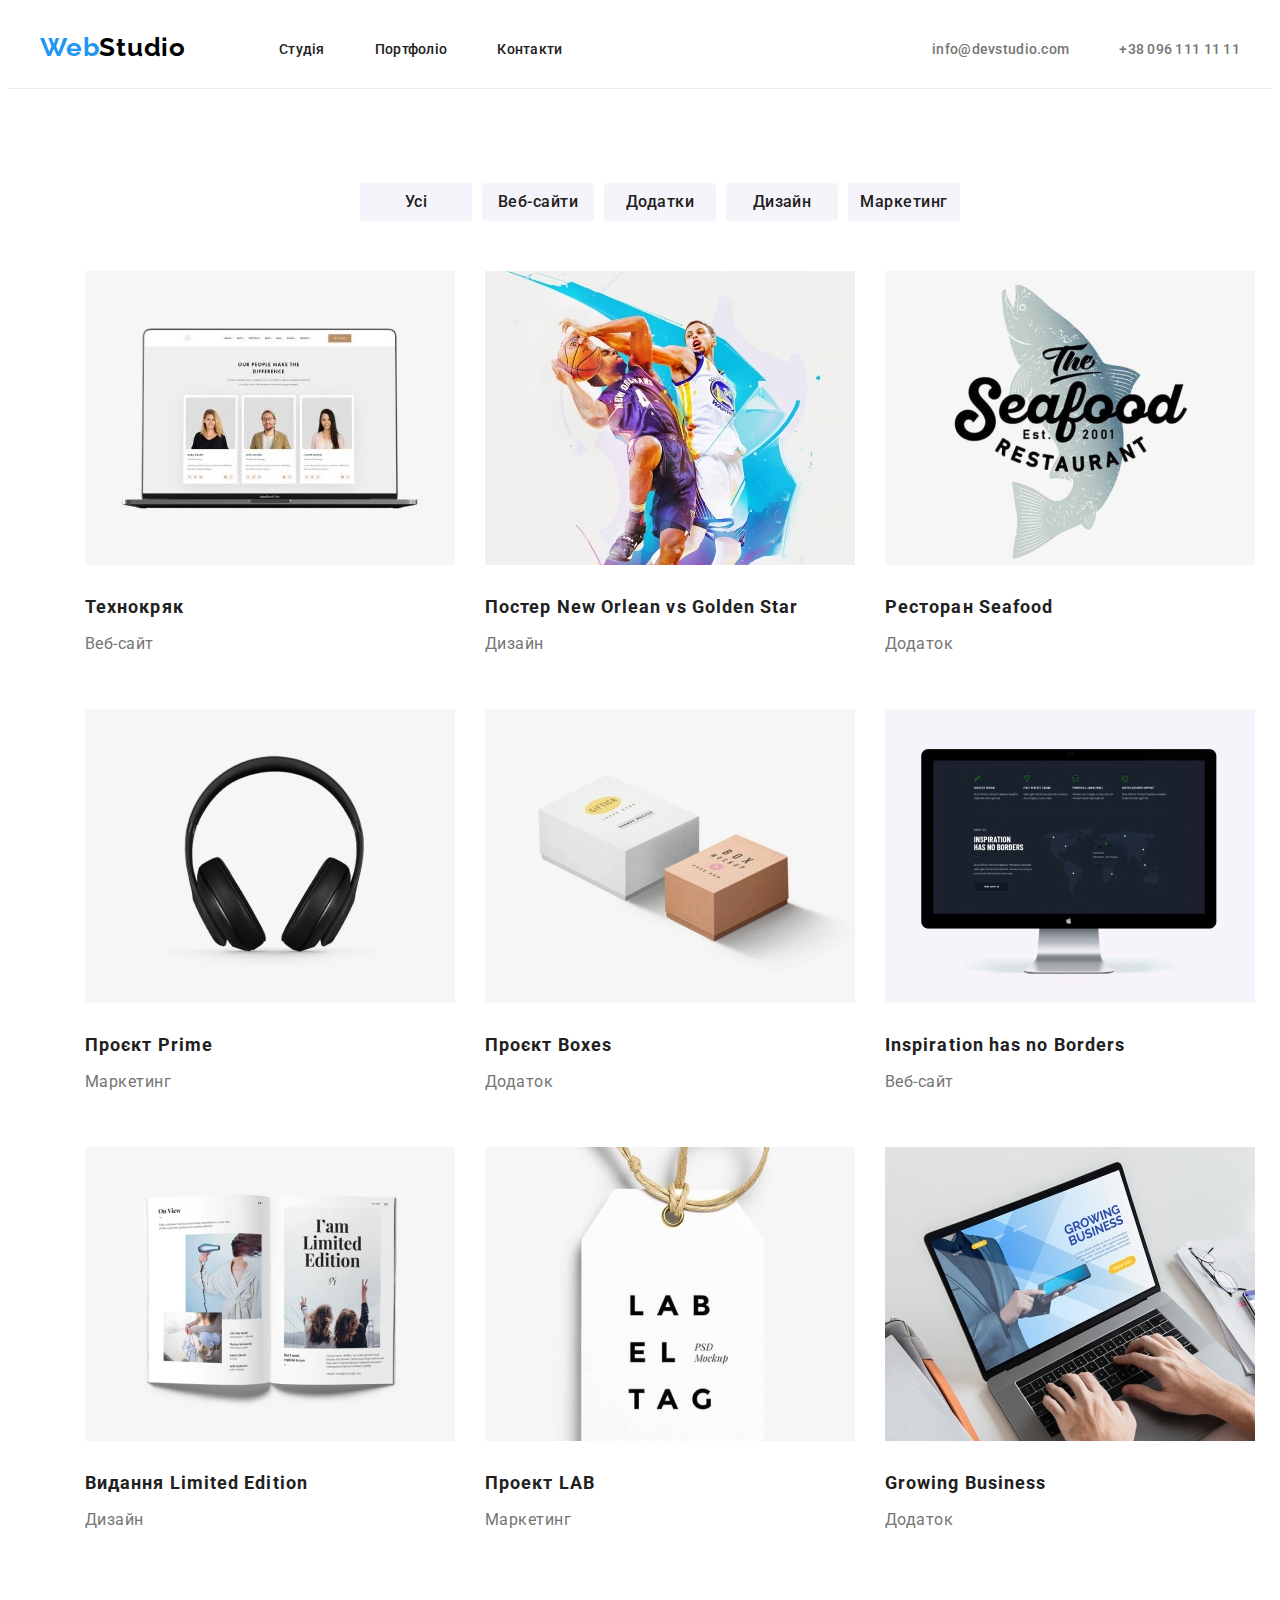
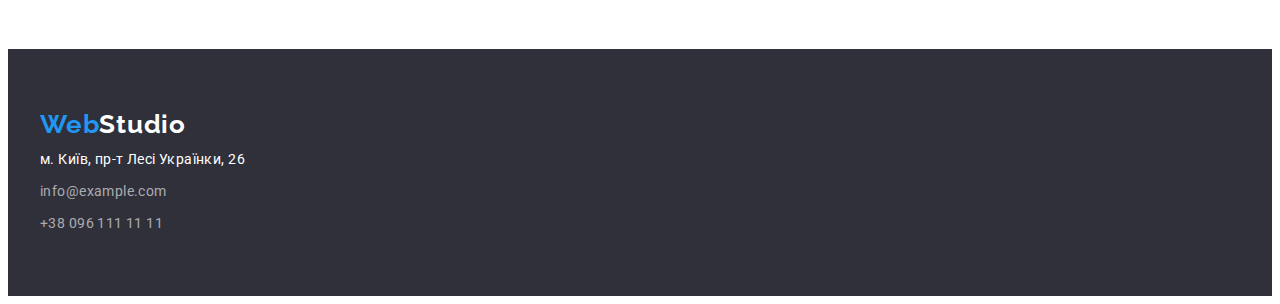
==== portfolio.html @ af132167 "dz3" ====
<!DOCTYPE html>
<html lang="uk">
<head>
    <meta charset="UTF-8">
    <meta http-equiv="X-UA-Compatible" content="IE=edge">
    <meta name="viewport" content="width=device-width, initial-scale=1.0">
    <title>Portfolio</title>
     <link rel="preconnect" href="https://fonts.googleapis.com">
<link rel="preconnect" href="https://fonts.gstatic.com" crossorigin>
<link href="https://fonts.googleapis.com/css2?family=Raleway:wght@700&family=Roboto:wght@400;500;700;900&display=swap" rel="stylesheet">
<link href="./css/styles.css" rel="stylesheet">
</head>
<body>
    <header class="page-header">
        <div class="header-hp container">
        <a href="./index.html" class="logo ul"><span class="">Web</span>Studio</a>
        <nav class="navigation">
        <ul class="navigation-footer ul block">
        <li class="item "><a class="list " href="./index.html">Студія</a></li>
       <li class="item"><a class="list " href="./portfolio.html">Портфоліо</a></li>
       <li class="link-header"><a class="list " href="">Контакти</a></li>
        </ul>
         </nav>
         <ul class="navigation-link ul main-nav">
            <li class="item"><a class="address-nav" href="mailto:info@devstudio.com">info@devstudio.com</a></li>
            <li class="item"><a class="address-nav" href="tel:+380961111111">+38 096 111 11 11</a></li>
        </ul>
        </div>
    </header>
    <main>
        <section class="section-btn">
            <h1 class="visually-hidden">filters</h1>
             <div class="container btn">
            <ul class="ul block">
                <li class=""><button type="button" class="bt">Усі</button></li>
                <li class=""><button type="button" class="bt">Веб-сайти</button></li>
                <li class=""><button type="button" class="bt">Додатки</button></li>
                <li class=""><button type="button" class="bt">Дизайн</button></li>
                <li class=""><button type="button" class="bt">Маркетинг</button></li>
            </ul>
</div>
    <div class="container ">
        <h2 class="visually-hidden">photo</h2>
         <div class="test-flex-container">
            <ul class="ul flex-container">
                <li class="flex-element"><div><img src="./images/img.jpg" width="370" alt="Технокряк"><h3 class="portfolio-semple">Технокряк</h3><p class="subtitle">Веб-сайт</p></div></li>
                <li class="flex-element"><div><img src="./images/imgposters.jpg" width="370" alt="Дизайн"><h3 class="portfolio-semple">Постер New Orlean vs Golden Star</h3><p class="subtitle">Дизайн</p></div></li>
                <li class="flex-element"><div><img src="./images/img2.jpg" width="370" alt="Ресторан Seafood"><h3 class="portfolio-semple">Ресторан Seafood</h3><p class="subtitle">Додаток</p></div></li>
                <li class="flex-element"><div><img src="./images/img3.jpg" width="370" alt="Проєкт Prime"><h3 class="portfolio-semple">Проєкт Prime</h3><p class="subtitle">Маркетинг</p></div></li>
                <li class="flex-element"><div><img src="./images/img4.jpg" width="370" alt="Проєкт Boxes"><h3 class="portfolio-semple">Проєкт Boxes</h3><p class="subtitle">Додаток</p></div></li>
                <li class="flex-element"><div><img src="./images/img5.jpg" width="370" alt="Inspiration has no Borders"><h3 class="portfolio-semple">Inspiration has no Borders</h3><p class="subtitle">Веб-сайт</p></div></li>
                <li class="flex-element"><div><img src="./images/img6.jpg" width="370" alt="Видання Limited Edition"><h3 class="portfolio-semple">Видання Limited Edition</h3><p class="subtitle">Дизайн</p></div></li>
                <li class="flex-element"><div><img src="./images/img7.jpg" width="370" alt="Проект LAB"><h3 class="portfolio-semple">Проект LAB</h3><p class="subtitle">Маркетинг</p></div></li>
                <li class="flex-element"><div><img src="./images/img8.jpg" width="370" alt="Growing Business"><h3 class="portfolio-semple">Growing Business</h3><p class="subtitle">Додаток</p></div></li>
            </ul>
          </div>
    </div>
        </section>
        </main>
     <footer class="page-title-footer">
        <div class="footer-section container">
      <a href="./index.html" class="footer-logo ul"><span>Web</span>Studio</a>
     <address>
     <ul class="navigation-footer ul">
      <li><a class="address-link ul" href="https://www.google.com/maps/place/%D0%B1%D1%83%D0%BB.+%D0%9B%D0%B5%D1%81%D0%B8+%D0%A3%D0%BA%D1%80%D0%B0%D0%B8%D0%BD%D0%BA%D0%B8,+26,+%D0%9A%D0%B8%D0%B5%D0%B2,+02000/@50.4265807,30.5383858,17z/data=!4m21!1m15!4m14!1m6!1m2!1s0x40d4cf0e033ecbe9:0x57a4dffefec77da0!2z0LHRg9C70YzQstCw0YAg0JvQtdGB0ZYg0KPQutGA0LDRl9C90LrQuCwgMjYsINCa0LjRl9CyLCAwMjAwMA!2m2!1d30.5383858!2d50.4265807!1m6!1m2!1s0x40d4cf0e033ecbe9:0x57a4dffefec77da0!2z0LHRg9C7LiDQm9C10YHQuCDQo9C60YDQsNC40L3QutC4LCAyNiwg0JrQuNC10LIsIDAyMDAw!2m2!1d30.5383858!2d50.4265807!3m4!1s0x40d4cf0e033ecbe9:0x57a4dffefec77da0!8m2!3d50.4265807!4d30.5383858">м. Київ, пр-т Лесі Українки, 26</a></li>
      <li><a class="address-footer ul" href="mailto:info@example.com">info@example.com</a></li>
      <li><a class="address-footer ul" href="tel:+380961111111">+38 096 111 11 11</a></li>
     </ul>
    </address>
    </div>
</footer>
<script src="./js/script.js"></script>
</body>
</html>
---- css/styles.css ----
:root {
    --main-color: #212121;
    --color-grey---: #2F303A;
    --color-sky-: #2196F3;
    --color-milk-: #FFFFFF;
}

body {
    font-family: 'Roboto', sans-serif;
}
h1,h2,h3,h4,h5,h6,p,ul {
    margin: 0;
    padding: 0;
}
.body {
    background-color: #F5F5F5;
}

.list {
    font-weight: 500px;
    text-decoration: none;
    color: var(--main-color);
    font-size: 14px;
    line-height: 1.17;
    letter-spacing: 0.02em;

}


.main{
    
   
    margin-left: auto;
    margin-right: auto;
}


.section-main {
   
    
    text-transform: uppercase;
    text-align: center;
     
    background: #2F303A;
    letter-spacing: 0.06em;
    padding-top: 200px;
    padding-bottom: 200px;
}


.hero {

    font-weight: 900;
    font-size: 44px;
    line-height: 1.36;
    
  
    margin: auto;
    
    letter-spacing: 0.06em;

    width: 695px;
  
    color: #FFFFFF;
}


.section .bt {
    font-family: 'Roboto';

    font-weight: 500;
    font-size: 16px;
    line-height: 1.62;

    letter-spacing: 0.03em;
    color: #212121;
    background-color: #F5F4FA;
}



.bt:focus,
.bt:hover {
    color: #FFFFFF;
    background: #2196F3;
}


.button .test-link {

    background: #2196F3;

    cursor: pointer;
    font-family: 'Roboto' sans-serif;
    font-size: 16px;
    font-weight: 700;
    letter-spacing: 0.06em;
    line-height: 1.87;
    color: var(--color-milk-)
}

/* --кнопка замовити послугу------------------------*/
.button-logo {
    border: none;
    border-radius: 4px;
    width: 216px;
    height: 50px;
    left: 692px;

    margin-top: 30px;
    padding-left: 32px;
    padding-top: 10px; ;
    cursor: pointer;
    font-size: 16px;
    font-weight: 700;
    line-height: 1.88;
    letter-spacing: 0.06em;

    font-family: inherit;
    background: #2196F3;
    color: var(--color-milk-)
}
.button-logo:last-child{
    padding-left: 0px;
     padding-top: 0px;
        
}
.button-logo:hover,
.button-logo:focus{
background: #188CE8;
color: var(--color-milk-)
}
.section-btn{
    width: 1200px;
    
    margin-left: auto;
    margin-right: auto;
}
.btn{
    padding-top: 94px;
    padding-bottom: 50px;
   
}
.btn:last-child{
    padding-top: 0px;
    padding-bottom: 0px;
}
.bt {
    font-weight: 500;
    cursor: pointer;
    width: 112px;
    height: 38px;
    left: 726px;
    top: 174px;
    background-color: #F5F4FA;
   
    font-family: inherit;
    font-size: 16px;
    line-height: 1.16;
    /* identical to box height, or 162% */
    border: none;

    letter-spacing: 0.03em;
    border-radius: 4px;
    margin-left: 10px;
    color: #212121;


}
.cont-list{
     width: 270px;
     margin-right: 30px;
}
.cont-list:last-child{
     margin-right: 0;
}

.header-hp {
    
    display: flex;
    margin-left: auto;
    margin-right: auto;
    
    font-weight: 500;
    height: 80px;
    padding-left: 15px;
    padding-right: 15px;
}
.page-header {
   
    border-bottom: 1px solid #ECECEC;
        
}

.header-logo span {
    font-size: 26px;
    line-height: 1.19;
    /* identical to box height */
    font-family: 'Raleway';
    letter-spacing: 0.03em;
    font-weight: 700;
    color: #000000;
}

.logo span {
    
    font-size: 26px;
    line-height: 1.19;
    /* identical to box height */
    letter-spacing: 0.03em;
    color: #2196F3;
    font-weight: 700;
    font-family: 'Raleway';

}

a.logo {
    font-size: 26px;
    line-height: 1.19;
    /* identical to box height */
    letter-spacing: 0.03em;
    font-family: 'Raleway';
    font-weight: 700;
    color: #000000;
    padding-top: 24px;
    padding-bottom: 24px;
    
    
}

.navigation {
    color: #212121;
   
    display: flex;
    margin-left: 93px;
    
}
.navigation .item:not(last-child){
    margin-right: 50px;
}

.navigation-link {
    display: flex;
    align-items: center;
    justify-items: center;
    margin-left: auto;
    
}
.navigation-link .item +.item {
    margin-left: 50px;
}
/* .navigation-link:not(last-child) { 
    padding-right: 50px;
}
*/
 


.address-nav:focus,
.address-nav:hover {
    color: var(--color-sky-);
}

.address-nav {
    font-size: 14px;
    font-weight: 500;
    line-height: 16px;
    letter-spacing: 0.02em;
    text-decoration: none;
    color: #757575;

    margin-right: 50px;
}
/*   --------------            ---*/
.address-nav:last-child{
    margin-right: 0px;
}
.page-title-footer {

   
    background-color: #2F303A;
    letter-spacing: 0.06em;

    font-weight: 700;
    font-size: 26px;
    line-height: 1.19;

    margin: auto; 
      
}


.footer-logo {
    padding-bottom: 20px;

    font-family: 'Raleway';
    color: #FFFFFF;
    font-weight: 700;
    font-size: 26px;
    line-height: 1.19;
    
    letter-spacing: 0.03em;
}

.footer-logo span {
    font-size: 26px;
    line-height: 1.19;
    /* identical to box height */
    font-family: 'Raleway';
    font-weight: 700;
    letter-spacing: 0.03em;
    color: #2196F3
}
.navigation-footer :focus,
.navigation-footer :hover,
a.navigation-footer {
    color: #2196F3;
    font-weight: 500px;
}

.address-footer {
    font-weight: 400;
    font-size: 14px;
    font-style: normal;
    line-height: 1.71;
    letter-spacing: 0.03em;

    padding-bottom: 9px;
    color: rgba(256, 256, 256, 0.6);

}
.address-footer:last-child{
    padding-bottom: 0px;
}
.address-link {
    font-weight: 400;
    font-size: 14px;
    line-height: 1.71;
    letter-spacing: 0.03em;
    font-style: normal;
    color: #FFFFFF;
}
.ul {
    list-style: none;
    text-decoration: none;
}
.block {
    display: flex;
    align-items: center;
    justify-content: center;

}

.test-flex-container{ 
    padding-bottom: 94px;
    width: 1200px;
    padding-left: 15px;
    padding-right: 15px;
}
/*  */

.flex-container{
    display: flex;
    flex-wrap: wrap;
    justify-content: center;
}
.flex-element{
    width: 370px;
    margin-right: 30px;
    margin-bottom: 30px;
}
.flex-element:nth-child(3n){
    margin-right: 0px;
}
.flex-element:nth-last-child(-n +3) {
    margin-bottom: 0px;
}
.visually-hidden {
    position: absolute;
    white-space: nowrap;
    width: 1px;
    height: 1px;
    overflow: hidden;
    border: 0;
    padding: 0;
    clip: rect(0 0 0 0);
    clip-path: inset(50%);
    margin: -1px;
}

.title {
    text-align: center;
    font-weight: 700;
    font-size: 36px;
    line-height: 1.16;
    letter-spacing: 0.03em;
    color: #212121;
    padding-bottom: 50px;
}
.title-caption{
    font-weight: 700;
    font-size: 14px;
    line-height: 16px;
    letter-spacing: 0.03em;
    color: #212121;
    padding-bottom: 10px;
}
.container {
    width: 1200px;
    padding-left: 15px;
    padding-right: 15px;
}
.footer-section{
    padding-top: 60px;
    padding-bottom: 60px;

    margin-left: auto;
    margin-right: auto;
}

.section{
    padding-top: 94px;
    padding-bottom: 94px;
   
    margin-left: auto;
    margin-right: auto;
}
.section-block{
    
    padding-top: 94px;
    
    margin-left: auto;
     margin-right: auto;
}
.section-color{
    background-color: #F5F5F5;
}
.section-team{
    display: flex;
    justify-content: center;

}
.wrapper{

}
 .box{ 
    display: flex;
    justify-content: space-around;

}
.photo{
    margin-right: 30px;
}
.photo:last-child{
    margin-right: 0px;
}
.section-item{
    margin-right: 30px;
    background: #FFFFFF;
        /* material shadow v1 */
    
        box-shadow: 0px 1px 3px rgba(0, 0, 0, 0.12), 0px 1px 1px rgba(0, 0, 0, 0.14), 0px 2px 1px rgba(0, 0, 0, 0.2);
        border-radius: 0px 0px 4px 4px;
}
.section-item:last-child{
    margin-right: 0px;
}

.section-hhh {

    font-weight: 700;
    font-size: 14px;
    line-height: 1.14;
    letter-spacing: 0.03em;
    text-transform: uppercase;
    color: #212121;
}

.text{
    font-weight: 400;
    font-size: 16px;
    line-height: 1.89;
    letter-spacing: 0.03em;
    color: #757575;
text-align: center;
    padding-bottom: 30px;
}

.text-desc{
    font-weight: 400;
    font-size: 14px;
    line-height: 1.71;
    letter-spacing: 0.03em;
    color: #757575;
}




.people {

    font-weight: 500;
    font-size: 16px;
    line-height: 1.18;
    
    text-align: center;
    padding-top: 30px;
    padding-bottom: 10px;
    letter-spacing: 0.03em;
    color: #212121;
}

.portfolio-semple {
    font-weight: 700;
    font-size: 18px;
    line-height: 2.0;
    letter-spacing: 0.06em;

    padding-top: 20px;
    padding-bottom: 4px;

    color: #212121;
}

.subtitle {
    font-weight: 400;
    font-size: 16px;
    line-height: 1.88;
    /* identical to box height, or 188% */
    padding-bottom: 20px;

    letter-spacing: 0.03em;

    color: #757575;
}

.portfolio-semple {
    font-weight: 700;
    font-size: 18px;
    line-height: 2.0;
    letter-spacing: 0.06em;

    color: #212121;
}/*  */
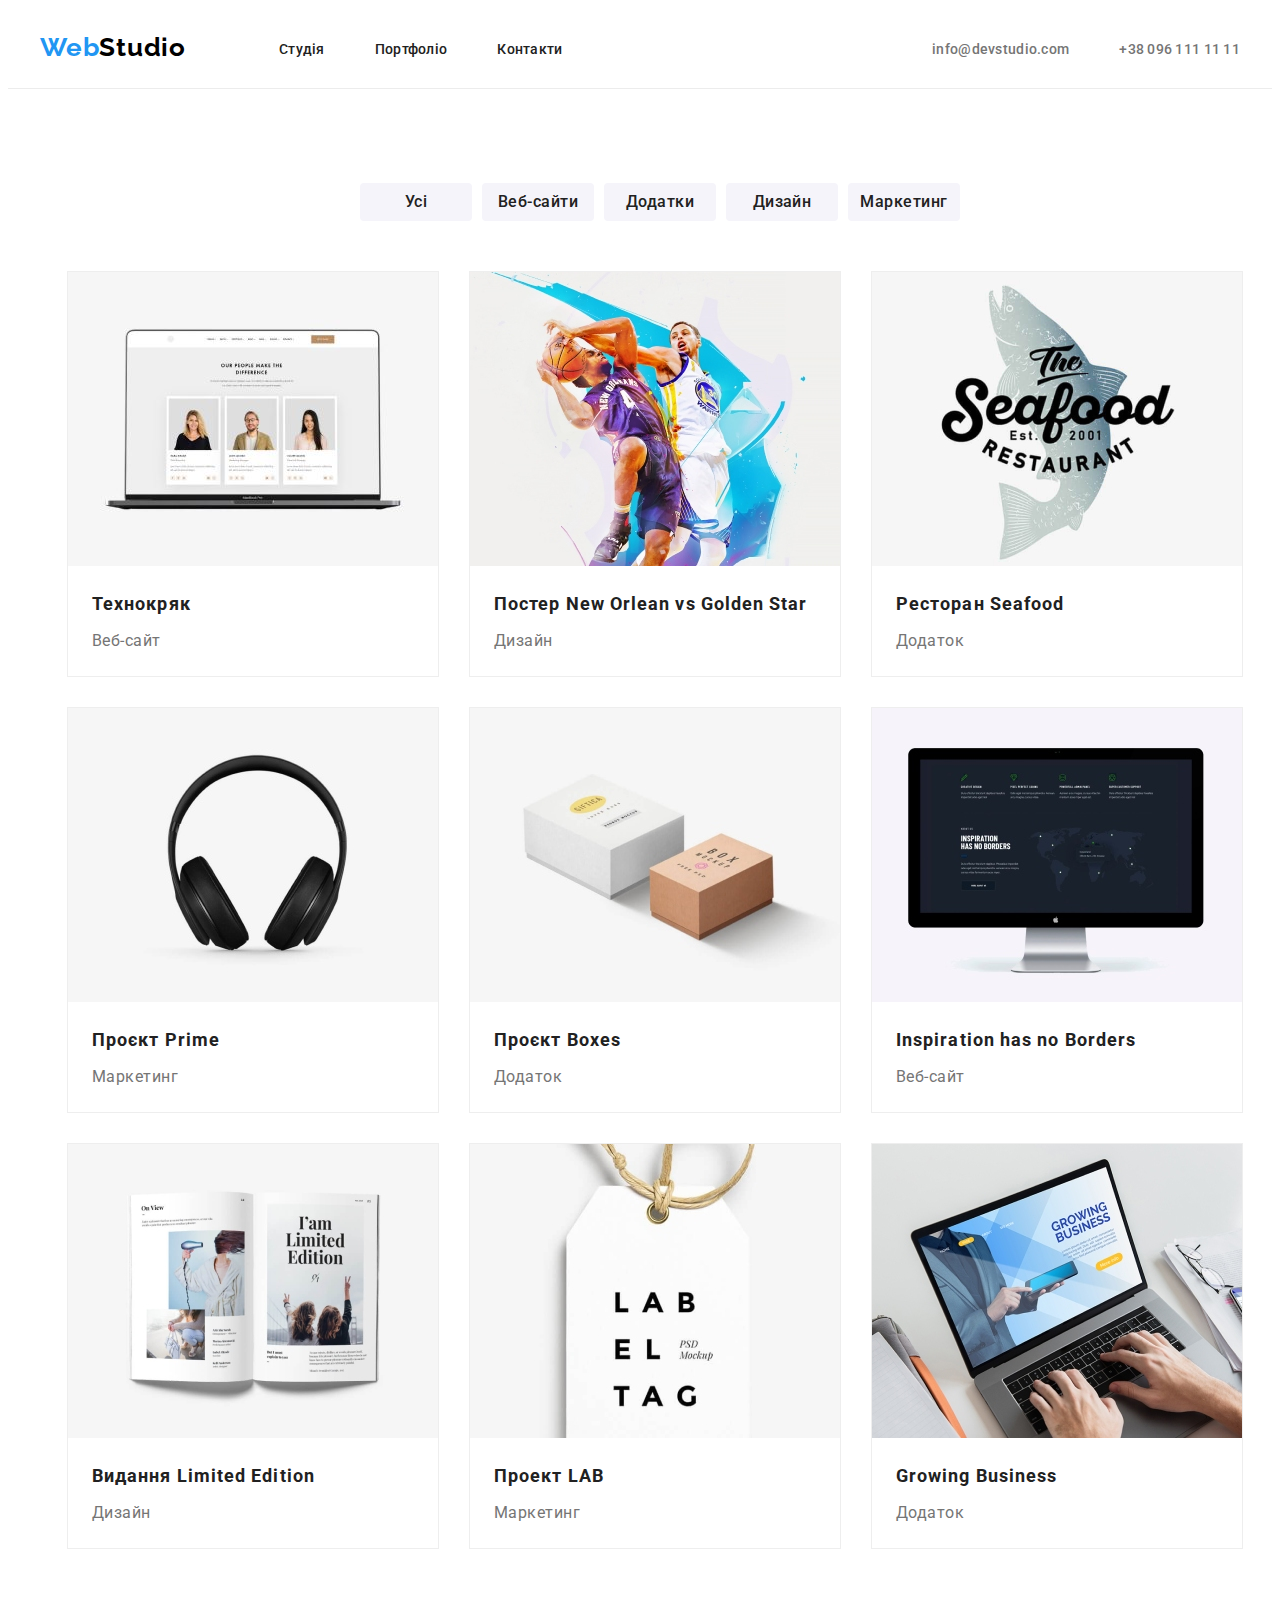
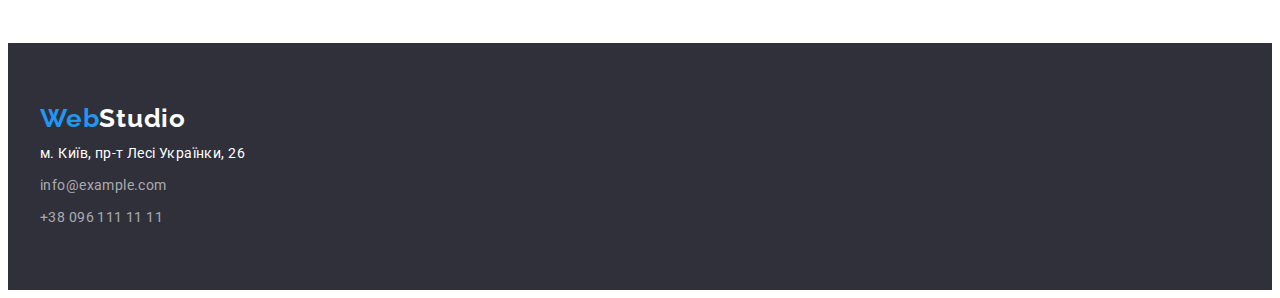
==== commit 514a1443: "dz" ====
--- a/portfolio.html
+++ b/portfolio.html
@@ -29,6 +29,7 @@
     </header>
     <main>
         <section class="section-btn">
+            <div>
             <h1 class="visually-hidden">filters</h1>
              <div class="container btn">
             <ul class="ul block">
@@ -39,9 +40,9 @@
                 <li class=""><button type="button" class="bt">Маркетинг</button></li>
             </ul>
 </div>
-    <div class="container ">
+    <div class="container">
         <h2 class="visually-hidden">photo</h2>
-         <div class="test-flex-container">
+         <div>
             <ul class="ul flex-container">
                 <li class="flex-element"><div><img src="./images/img.jpg" width="370" alt="Технокряк"><h3 class="portfolio-semple">Технокряк</h3><p class="subtitle">Веб-сайт</p></div></li>
                 <li class="flex-element"><div><img src="./images/imgposters.jpg" width="370" alt="Дизайн"><h3 class="portfolio-semple">Постер New Orlean vs Golden Star</h3><p class="subtitle">Дизайн</p></div></li>
@@ -54,6 +55,7 @@
                 <li class="flex-element"><div><img src="./images/img8.jpg" width="370" alt="Growing Business"><h3 class="portfolio-semple">Growing Business</h3><p class="subtitle">Додаток</p></div></li>
             </ul>
           </div>
+    </div>
     </div>
         </section>
         </main>
--- a/css/styles.css
+++ b/css/styles.css
@@ -11,11 +11,26 @@
 h1,h2,h3,h4,h5,h6,p,ul {
     margin: 0;
     padding: 0;
+}img{
+    display: block;
+    max-width: 100%;
+    height: auto;
 }
 .body {
     background-color: #F5F5F5;
 }
-
+.container {
+    width: 1200px;
+    padding-left: 15px;
+    padding-right: 15px;
+    margin: 0 auto;
+
+}
+.section {
+    padding-top: 94px;
+    padding-bottom: 94px;
+
+}
 .list {
     font-weight: 500px;
     text-decoration: none;
@@ -81,7 +96,7 @@
 
 .bt:focus,
 .bt:hover {
-    color: #FFFFFF;
+    color: var(--color-milk-);
     background: #2196F3;
 }
 
@@ -176,15 +191,11 @@
 }
 
 .header-hp {
-    
-    display: flex;
-    margin-left: auto;
-    margin-right: auto;
-    
+    display: flex;
+
     font-weight: 500;
     height: 80px;
-    padding-left: 15px;
-    padding-right: 15px;
+    
 }
 .page-header {
    
@@ -229,7 +240,7 @@
 }
 
 .navigation {
-    color: #212121;
+    color: var(--main-color);
    
     display: flex;
     margin-left: 93px;
@@ -242,16 +253,13 @@
 .navigation-link {
     display: flex;
     align-items: center;
-    justify-items: center;
     margin-left: auto;
-    
+    justify-content: flex-end;
 }
 .navigation-link .item +.item {
     margin-left: 50px;
 }
-/* .navigation-link:not(last-child) { 
-    padding-right: 50px;
-}
+
 */
  
 
@@ -351,23 +359,22 @@
 
 }
 
-.test-flex-container{ 
-    padding-bottom: 94px;
-    width: 1200px;
-    padding-left: 15px;
-    padding-right: 15px;
-}
 /*  */
 
 .flex-container{
     display: flex;
     flex-wrap: wrap;
     justify-content: center;
+    padding-bottom: 94px;
+        
 }
 .flex-element{
     width: 370px;
     margin-right: 30px;
     margin-bottom: 30px;
+
+    background: #FFFFFF;
+    border: 1px solid #EEEEEE;
 }
 .flex-element:nth-child(3n){
     margin-right: 0px;
@@ -405,26 +412,14 @@
     color: #212121;
     padding-bottom: 10px;
 }
-.container {
-    width: 1200px;
-    padding-left: 15px;
-    padding-right: 15px;
-}
+
 .footer-section{
     padding-top: 60px;
     padding-bottom: 60px;
 
-    margin-left: auto;
-    margin-right: auto;
-}
-
-.section{
-    padding-top: 94px;
-    padding-bottom: 94px;
-   
-    margin-left: auto;
-    margin-right: auto;
-}
+}
+
+
 .section-block{
     
     padding-top: 94px;
@@ -438,7 +433,7 @@
 .section-team{
     display: flex;
     justify-content: center;
-
+    
 }
 .wrapper{
 
@@ -456,11 +451,11 @@
 }
 .section-item{
     margin-right: 30px;
-    background: #FFFFFF;
+    background: var(--color-milk-);
         /* material shadow v1 */
     
-        box-shadow: 0px 1px 3px rgba(0, 0, 0, 0.12), 0px 1px 1px rgba(0, 0, 0, 0.14), 0px 2px 1px rgba(0, 0, 0, 0.2);
-        border-radius: 0px 0px 4px 4px;
+    box-shadow: 0px 1px 3px rgba(0, 0, 0, 0.12), 0px 1px 1px rgba(0, 0, 0, 0.14), 0px 2px 1px rgba(0, 0, 0, 0.2);
+    border-radius: 0px 0px 4px 4px;
 }
 .section-item:last-child{
     margin-right: 0px;
@@ -481,8 +476,9 @@
     font-size: 16px;
     line-height: 1.89;
     letter-spacing: 0.03em;
+
     color: #757575;
-text-align: center;
+    text-align: center;
     padding-bottom: 30px;
 }
 
@@ -507,7 +503,7 @@
     padding-top: 30px;
     padding-bottom: 10px;
     letter-spacing: 0.03em;
-    color: #212121;
+    color: var(--main-color);
 }
 
 .portfolio-semple {
@@ -518,8 +514,8 @@
 
     padding-top: 20px;
     padding-bottom: 4px;
-
-    color: #212121;
+    padding-left: 24px;
+    color: var(--main-color);
 }
 
 .subtitle {
@@ -528,9 +524,8 @@
     line-height: 1.88;
     /* identical to box height, or 188% */
     padding-bottom: 20px;
-
-    letter-spacing: 0.03em;
-
+    padding-left: 24px;
+    letter-spacing: 0.03em;
     color: #757575;
 }
 
@@ -540,6 +535,6 @@
     line-height: 2.0;
     letter-spacing: 0.06em;
 
-    color: #212121;
+    color: var(--main-color);
 }/*  */
 
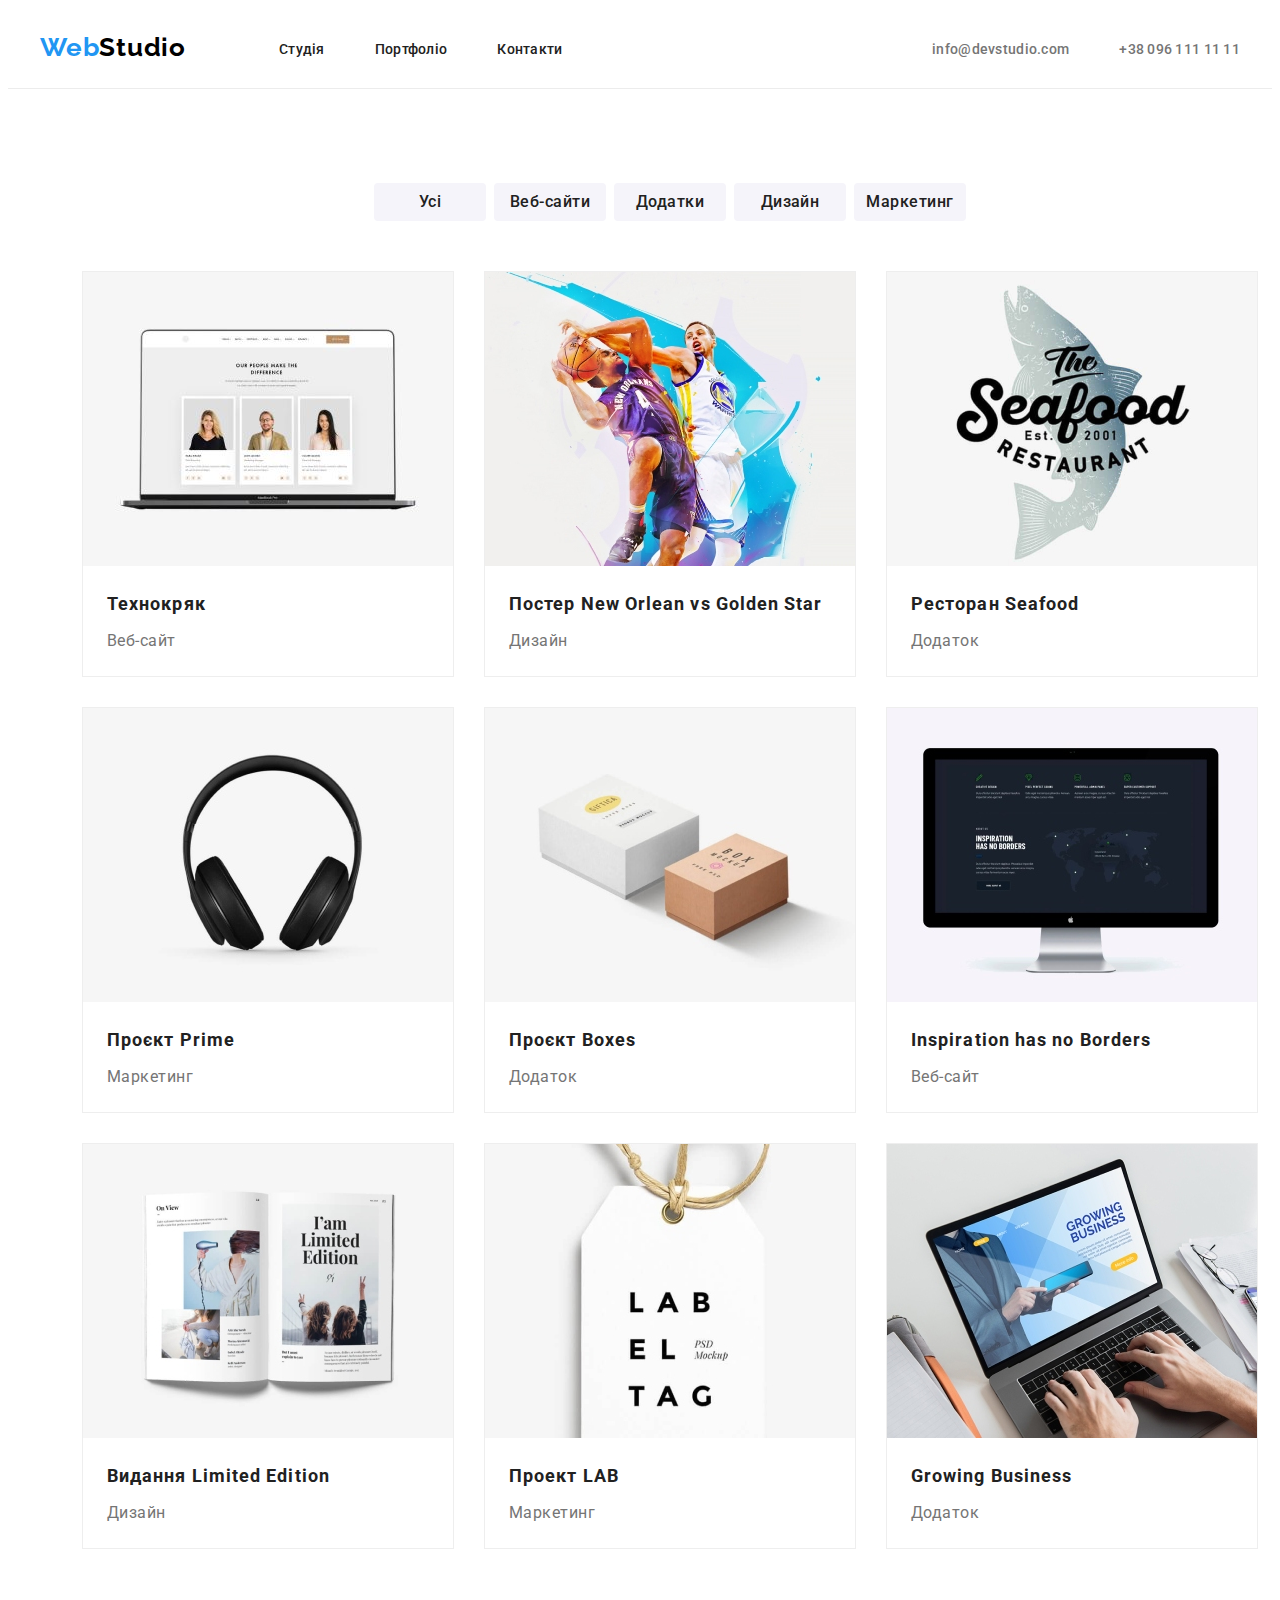
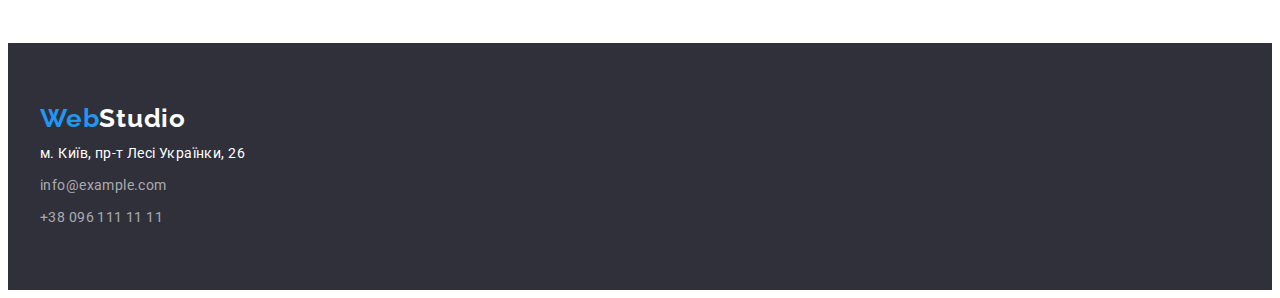
==== commit 6864cea7: "dfghjklp" ====
--- a/portfolio.html
+++ b/portfolio.html
@@ -16,9 +16,9 @@
         <a href="./index.html" class="logo ul"><span class="">Web</span>Studio</a>
         <nav class="navigation">
         <ul class="navigation-footer ul block">
-        <li class="item "><a class="list " href="./index.html">Студія</a></li>
+        <li class="item"><a class="list " href="./index.html">Студія</a></li>
        <li class="item"><a class="list " href="./portfolio.html">Портфоліо</a></li>
-       <li class="link-header"><a class="list " href="">Контакти</a></li>
+       <li class="item"><a class="list " href="">Контакти</a></li>
         </ul>
          </nav>
          <ul class="navigation-link ul main-nav">
@@ -29,10 +29,10 @@
     </header>
     <main>
         <section class="section-btn">
-            <div>
+            <div class="container">
             <h1 class="visually-hidden">filters</h1>
              <div class="container btn">
-            <ul class="ul block">
+            <ul class="ul filters">
                 <li class=""><button type="button" class="bt">Усі</button></li>
                 <li class=""><button type="button" class="bt">Веб-сайти</button></li>
                 <li class=""><button type="button" class="bt">Додатки</button></li>
@@ -42,20 +42,19 @@
 </div>
     <div class="container">
         <h2 class="visually-hidden">photo</h2>
-         <div>
-            <ul class="ul flex-container">
-                <li class="flex-element"><div><img src="./images/img.jpg" width="370" alt="Технокряк"><h3 class="portfolio-semple">Технокряк</h3><p class="subtitle">Веб-сайт</p></div></li>
-                <li class="flex-element"><div><img src="./images/imgposters.jpg" width="370" alt="Дизайн"><h3 class="portfolio-semple">Постер New Orlean vs Golden Star</h3><p class="subtitle">Дизайн</p></div></li>
-                <li class="flex-element"><div><img src="./images/img2.jpg" width="370" alt="Ресторан Seafood"><h3 class="portfolio-semple">Ресторан Seafood</h3><p class="subtitle">Додаток</p></div></li>
-                <li class="flex-element"><div><img src="./images/img3.jpg" width="370" alt="Проєкт Prime"><h3 class="portfolio-semple">Проєкт Prime</h3><p class="subtitle">Маркетинг</p></div></li>
-                <li class="flex-element"><div><img src="./images/img4.jpg" width="370" alt="Проєкт Boxes"><h3 class="portfolio-semple">Проєкт Boxes</h3><p class="subtitle">Додаток</p></div></li>
-                <li class="flex-element"><div><img src="./images/img5.jpg" width="370" alt="Inspiration has no Borders"><h3 class="portfolio-semple">Inspiration has no Borders</h3><p class="subtitle">Веб-сайт</p></div></li>
-                <li class="flex-element"><div><img src="./images/img6.jpg" width="370" alt="Видання Limited Edition"><h3 class="portfolio-semple">Видання Limited Edition</h3><p class="subtitle">Дизайн</p></div></li>
-                <li class="flex-element"><div><img src="./images/img7.jpg" width="370" alt="Проект LAB"><h3 class="portfolio-semple">Проект LAB</h3><p class="subtitle">Маркетинг</p></div></li>
-                <li class="flex-element"><div><img src="./images/img8.jpg" width="370" alt="Growing Business"><h3 class="portfolio-semple">Growing Business</h3><p class="subtitle">Додаток</p></div></li>
-            </ul>
-          </div>
-    </div>
+        <div>
+          <ul class="ul flex-container">
+            <li class="flex-element"><div><img src="./images/img.jpg" width="370" alt="Технокряк"><h3 class="portfolio-semple">Технокряк</h3><p class="subtitle">Веб-сайт</p></div></li>
+            <li class="flex-element"><div><img src="./images/imgposters.jpg" width="370" alt="Дизайн"><h3 class="portfolio-semple">Постер New Orlean vs Golden Star</h3><p class="subtitle">Дизайн</p></div></li>
+            <li class="flex-element"><div><img src="./images/img2.jpg" width="370" alt="Ресторан Seafood"><h3 class="portfolio-semple">Ресторан Seafood</h3><p class="subtitle">Додаток</p></div></li>
+            <li class="flex-element"><div><img src="./images/img3.jpg" width="370" alt="Проєкт Prime"><h3 class="portfolio-semple">Проєкт Prime</h3><p class="subtitle">Маркетинг</p></div></li>
+            <li class="flex-element"><div><img src="./images/img4.jpg" width="370" alt="Проєкт Boxes"><h3 class="portfolio-semple">Проєкт Boxes</h3><p class="subtitle">Додаток</p></div></li>
+            <li class="flex-element"><div><img src="./images/img5.jpg" width="370" alt="Inspiration has no Borders"><h3 class="portfolio-semple">Inspiration has no Borders</h3><p class="subtitle">Веб-сайт</p></div></li>
+            <li class="flex-element"><div><img src="./images/img6.jpg" width="370" alt="Видання Limited Edition"><h3 class="portfolio-semple">Видання Limited Edition</h3><p class="subtitle">Дизайн</p></div></li>
+            <li class="flex-element"><div><img src="./images/img7.jpg" width="370" alt="Проект LAB"><h3 class="portfolio-semple">Проект LAB</h3><p class="subtitle">Маркетинг</p></div></li>
+            <li class="flex-element"><div><img src="./images/img8.jpg" width="370" alt="Growing Business"><h3 class="portfolio-semple">Growing Business</h3><p class="subtitle">Додаток</p></div></li>
+          </ul>
+      </div>
     </div>
         </section>
         </main>
--- a/css/styles.css
+++ b/css/styles.css
@@ -4,6 +4,11 @@
     --color-sky-: #2196F3;
     --color-milk-: #FFFFFF;
 }
+img {
+    display: block;
+    max-width: 100%;
+    height: auto;
+}
 
 body {
     font-family: 'Roboto', sans-serif;
@@ -11,10 +16,6 @@
 h1,h2,h3,h4,h5,h6,p,ul {
     margin: 0;
     padding: 0;
-}img{
-    display: block;
-    max-width: 100%;
-    height: auto;
 }
 .body {
     background-color: #F5F5F5;
@@ -182,6 +183,9 @@
 
 
 }
+.bt:last-child{
+    margin-left: 0px;
+}
 .cont-list{
      width: 270px;
      margin-right: 30px;
@@ -246,8 +250,12 @@
     margin-left: 93px;
     
 }
-.navigation .item:not(last-child){
-    margin-right: 50px;
+.navigation .item{
+    margin-right: 20px;
+}
+
+.navigation .item:last-child{
+    margin-right:0px;
 }
 
 .navigation-link {
@@ -260,7 +268,6 @@
     margin-left: 50px;
 }
 
-*/
  
 
 
@@ -355,8 +362,14 @@
 .block {
     display: flex;
     align-items: center;
+    gap: 30px;
+
+}
+
+.filters {
+    display: flex;
     justify-content: center;
-
+    gap: 8px;
 }
 
 /*  */
@@ -430,11 +443,8 @@
 .section-color{
     background-color: #F5F5F5;
 }
-.section-team{
-    display: flex;
-    justify-content: center;
-    
-}
+
+
 .wrapper{
 
 }
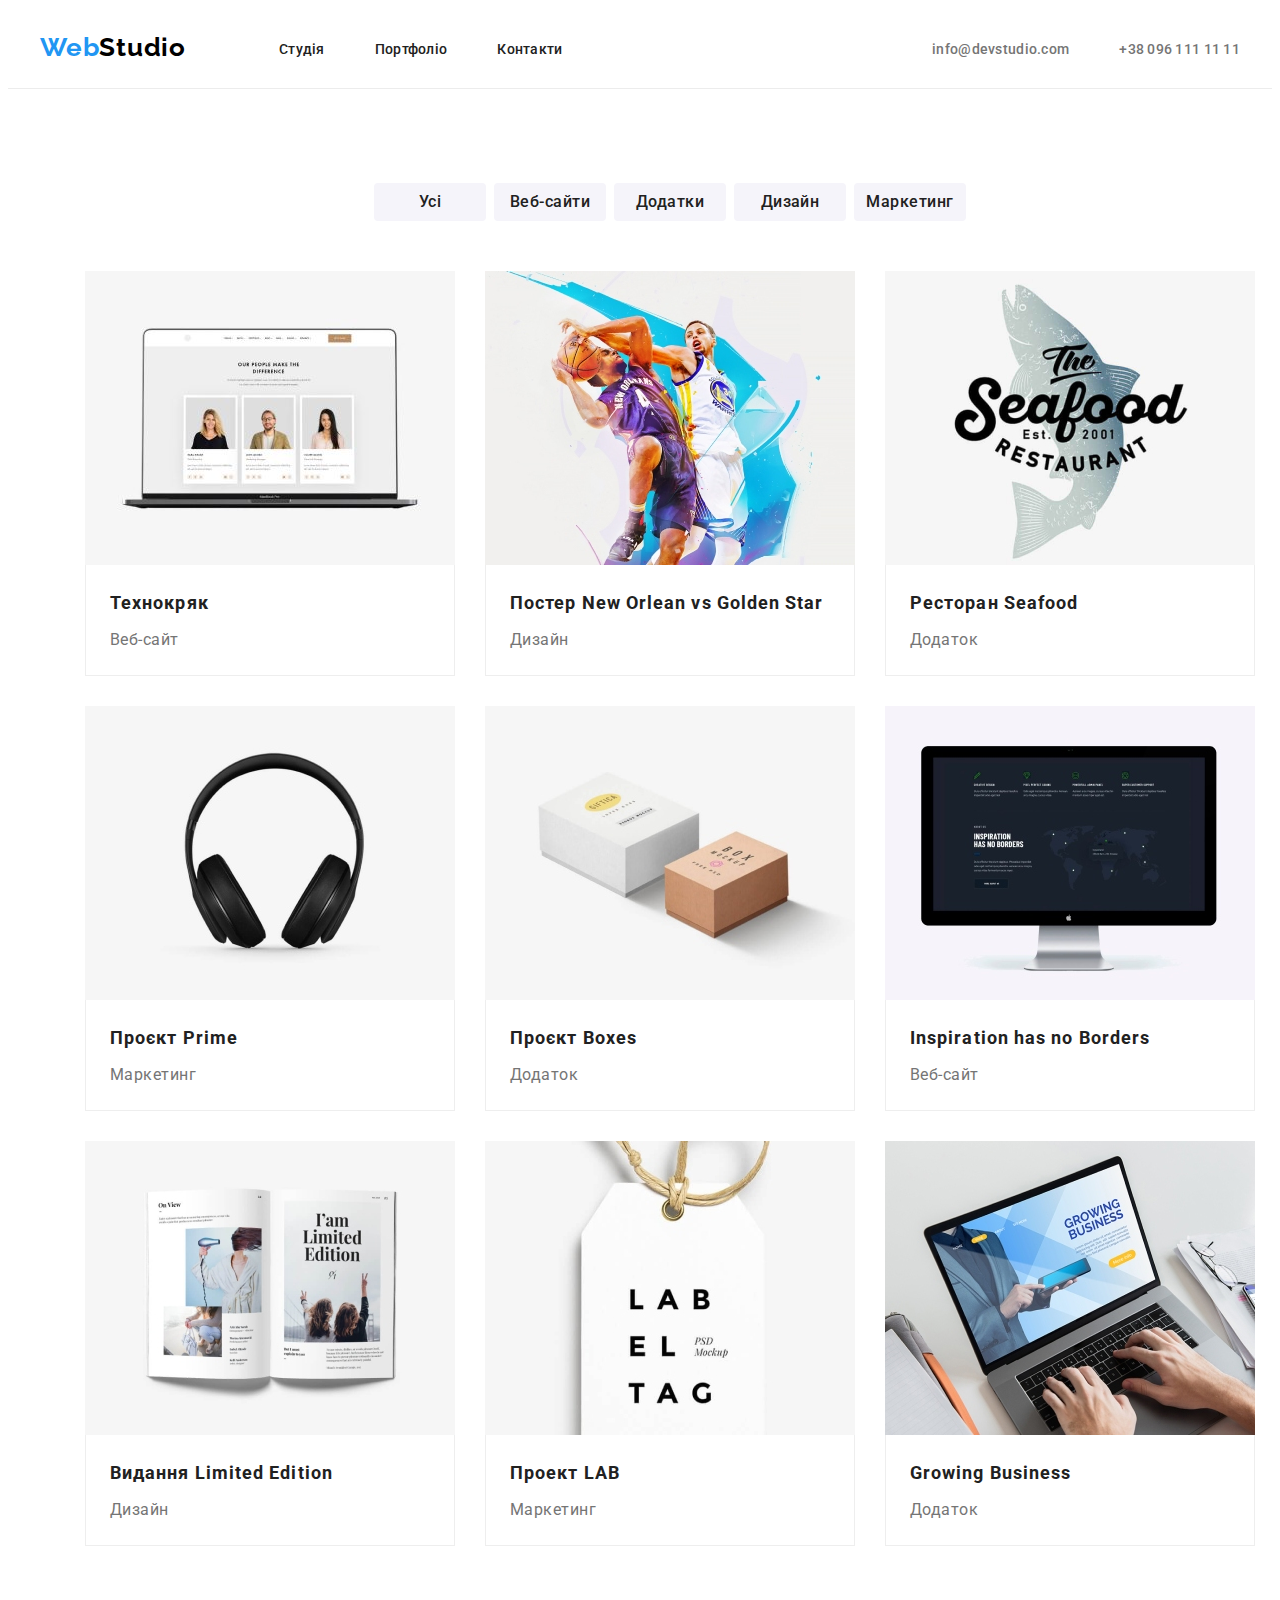
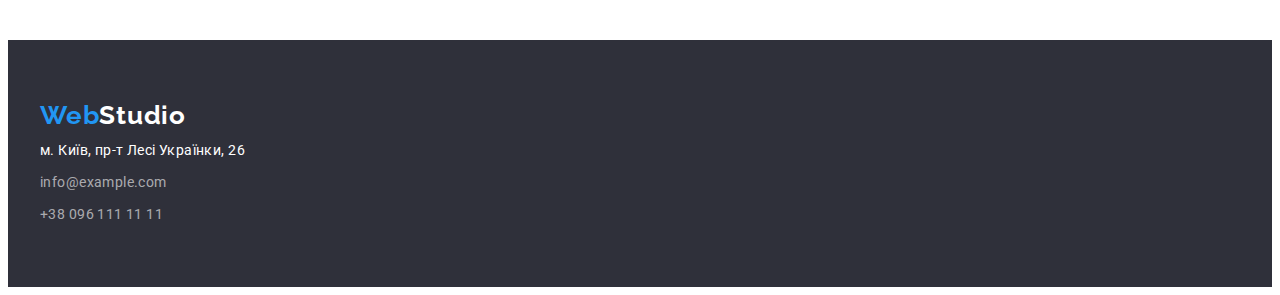
==== commit 14115887: "sdfghjkl;" ====
--- a/portfolio.html
+++ b/portfolio.html
@@ -40,19 +40,19 @@
                 <li class=""><button type="button" class="bt">Маркетинг</button></li>
             </ul>
 </div>
-    <div class="container">
+    <div>
         <h2 class="visually-hidden">photo</h2>
-        <div>
+        <div class="container">
           <ul class="ul flex-container">
-            <li class="flex-element"><div><img src="./images/img.jpg" width="370" alt="Технокряк"><h3 class="portfolio-semple">Технокряк</h3><p class="subtitle">Веб-сайт</p></div></li>
-            <li class="flex-element"><div><img src="./images/imgposters.jpg" width="370" alt="Дизайн"><h3 class="portfolio-semple">Постер New Orlean vs Golden Star</h3><p class="subtitle">Дизайн</p></div></li>
-            <li class="flex-element"><div><img src="./images/img2.jpg" width="370" alt="Ресторан Seafood"><h3 class="portfolio-semple">Ресторан Seafood</h3><p class="subtitle">Додаток</p></div></li>
-            <li class="flex-element"><div><img src="./images/img3.jpg" width="370" alt="Проєкт Prime"><h3 class="portfolio-semple">Проєкт Prime</h3><p class="subtitle">Маркетинг</p></div></li>
-            <li class="flex-element"><div><img src="./images/img4.jpg" width="370" alt="Проєкт Boxes"><h3 class="portfolio-semple">Проєкт Boxes</h3><p class="subtitle">Додаток</p></div></li>
-            <li class="flex-element"><div><img src="./images/img5.jpg" width="370" alt="Inspiration has no Borders"><h3 class="portfolio-semple">Inspiration has no Borders</h3><p class="subtitle">Веб-сайт</p></div></li>
-            <li class="flex-element"><div><img src="./images/img6.jpg" width="370" alt="Видання Limited Edition"><h3 class="portfolio-semple">Видання Limited Edition</h3><p class="subtitle">Дизайн</p></div></li>
-            <li class="flex-element"><div><img src="./images/img7.jpg" width="370" alt="Проект LAB"><h3 class="portfolio-semple">Проект LAB</h3><p class="subtitle">Маркетинг</p></div></li>
-            <li class="flex-element"><div><img src="./images/img8.jpg" width="370" alt="Growing Business"><h3 class="portfolio-semple">Growing Business</h3><p class="subtitle">Додаток</p></div></li>
+            <li class="flex-element"><img src="./images/img.jpg" width="370" alt="Технокряк"><div class="flex-element-div"><h3 class="portfolio-semple">Технокряк</h3><p class="subtitle">Веб-сайт</p></div></li>
+            <li class="flex-element"><img src="./images/imgposters.jpg" width="370" alt="Дизайн"><div class="flex-element-div"><h3 class="portfolio-semple">Постер New Orlean vs Golden Star</h3><p class="subtitle">Дизайн</p></div></li>
+            <li class="flex-element"><img src="./images/img2.jpg" width="370" alt="Ресторан Seafood"><div class="flex-element-div"><h3 class="portfolio-semple">Ресторан Seafood</h3><p class="subtitle">Додаток</p></div></li>
+            <li class="flex-element"><img src="./images/img3.jpg" width="370" alt="Проєкт Prime"><div class="flex-element-div"><h3 class="portfolio-semple">Проєкт Prime</h3><p class="subtitle">Маркетинг</p></div></li>
+            <li class="flex-element"><img src="./images/img4.jpg" width="370" alt="Проєкт Boxes"><div class="flex-element-div"><h3 class="portfolio-semple">Проєкт Boxes</h3><p class="subtitle">Додаток</p></div></li>
+            <li class="flex-element"><img src="./images/img5.jpg" width="370" alt="Inspiration has no Borders"><div class="flex-element-div"><h3 class="portfolio-semple">Inspiration has no Borders</h3><p class="subtitle">Веб-сайт</p></div></li>
+            <li class="flex-element"><img src="./images/img6.jpg" width="370" alt="Видання Limited Edition"><div class="flex-element-div"><h3 class="portfolio-semple">Видання Limited Edition</h3><p class="subtitle">Дизайн</p></div></li>
+            <li class="flex-element"><img src="./images/img7.jpg" width="370" alt="Проект LAB"><div class="flex-element-div"><h3 class="portfolio-semple">Проект LAB</h3><p class="subtitle">Маркетинг</p></div></li>
+            <li class="flex-element"><img src="./images/img8.jpg" width="370" alt="Growing Business"><div class="flex-element-div"><h3 class="portfolio-semple">Growing Business</h3><p class="subtitle">Додаток</p></div></li>
           </ul>
       </div>
     </div>
--- a/css/styles.css
+++ b/css/styles.css
@@ -378,17 +378,21 @@
     display: flex;
     flex-wrap: wrap;
     justify-content: center;
+    gap: 30px;
     padding-bottom: 94px;
         
 }
-.flex-element{
-    width: 370px;
-    margin-right: 30px;
-    margin-bottom: 30px;
-
+.flex-element:hover,
+.flex-element:focus{
+box-shadow: 0px 1px 1px rgba(0, 0, 0, 0.12), 0px 4px 4px rgba(0, 0, 0, 0.06), 1px 4px 6px rgba(0, 0, 0, 0.16);
+   
+}
+.flex-element-div{
     background: #FFFFFF;
     border: 1px solid #EEEEEE;
-}
+    border-top: 0;
+}
+
 .flex-element:nth-child(3n){
     margin-right: 0px;
 }
@@ -539,12 +543,5 @@
     color: #757575;
 }
 
-.portfolio-semple {
-    font-weight: 700;
-    font-size: 18px;
-    line-height: 2.0;
-    letter-spacing: 0.06em;
-
-    color: var(--main-color);
-}/*  */
-
+/*  */
+
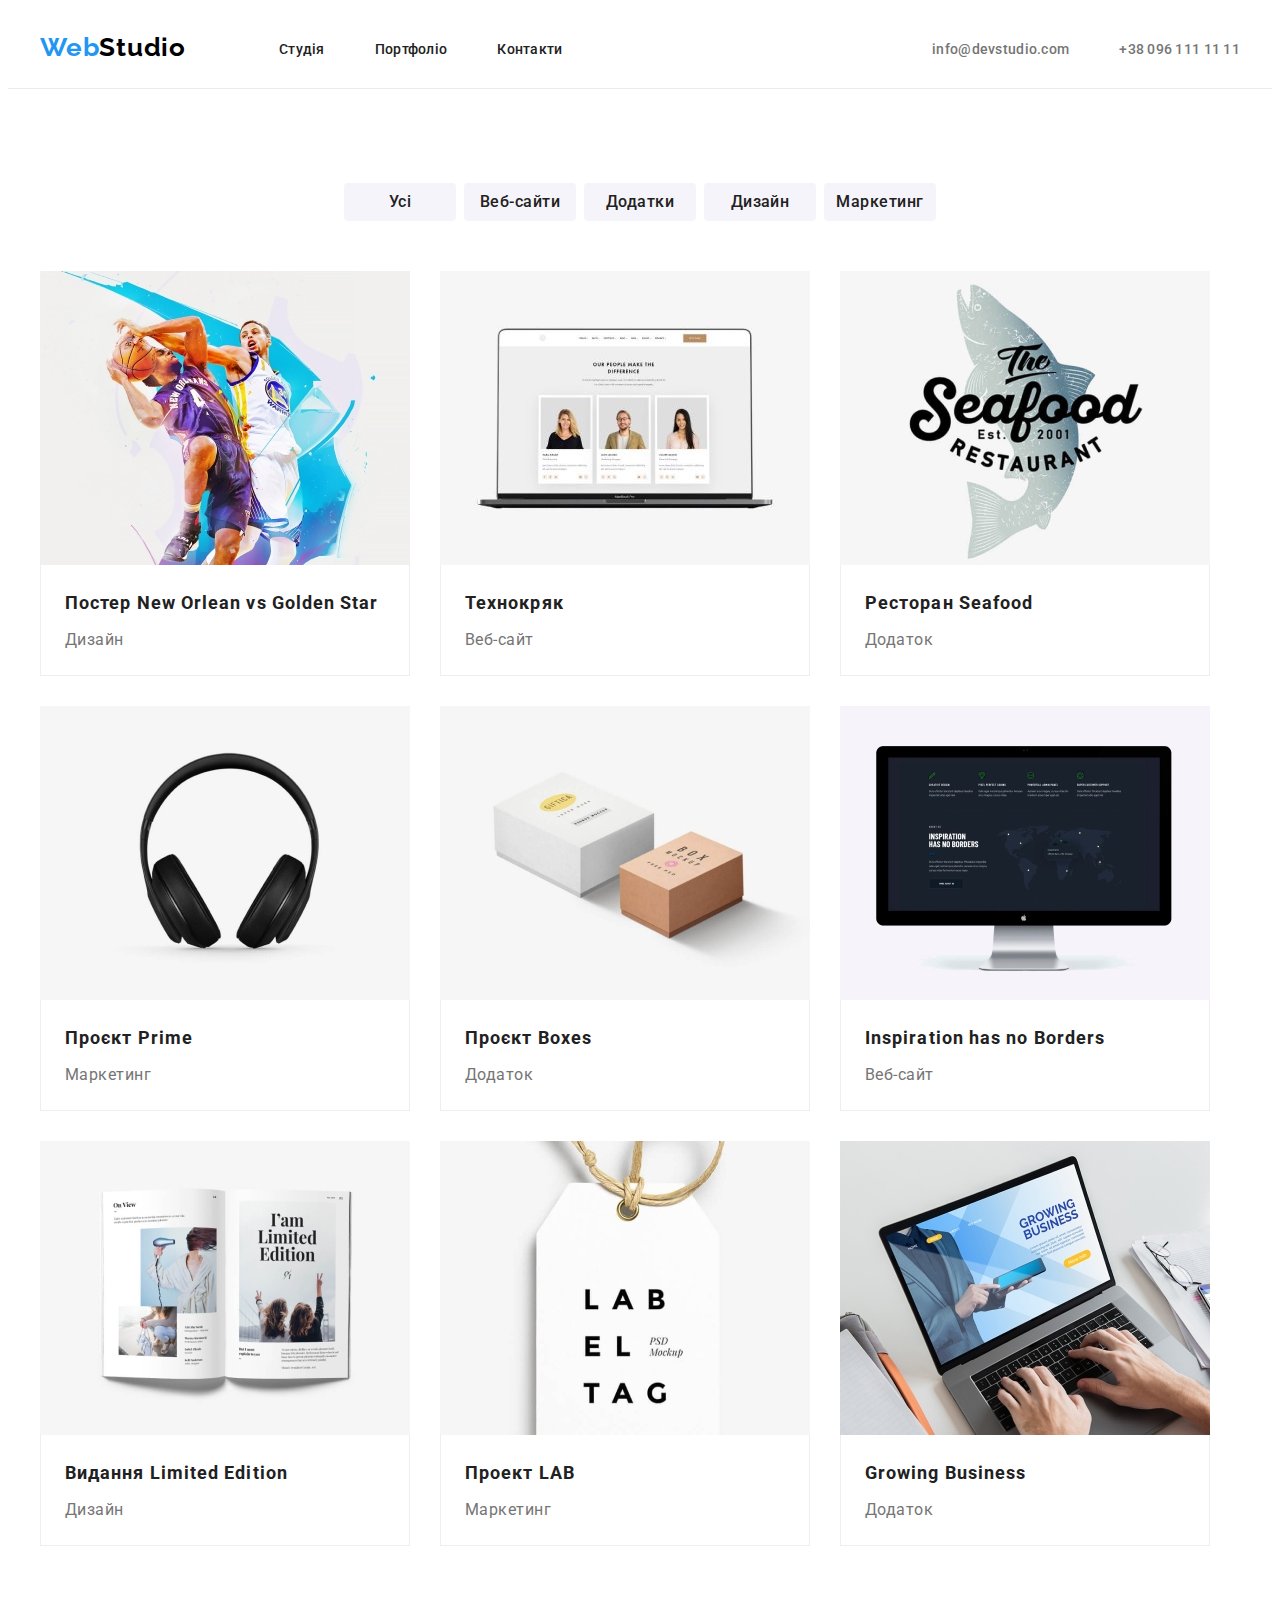
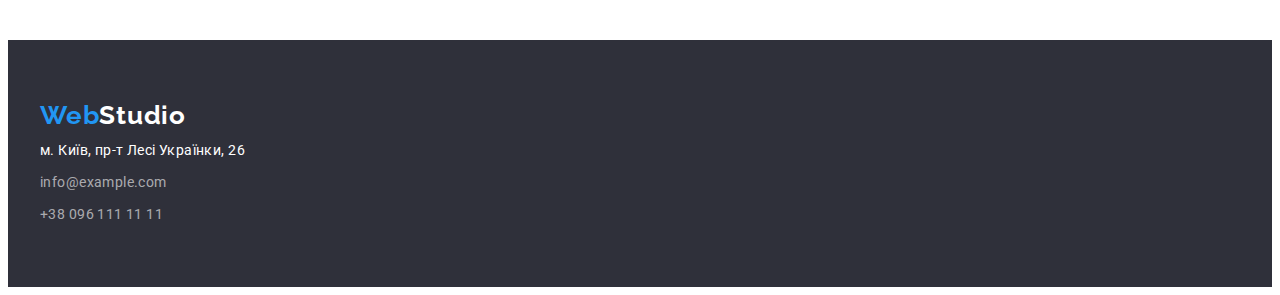
==== commit 9376da9a: "прибраний лишній падінг" ====
--- a/portfolio.html
+++ b/portfolio.html
@@ -28,7 +28,7 @@
         </div>
     </header>
     <main>
-        <section class="section-btn">
+        <section class="">
             <div class="container">
             <h1 class="visually-hidden">filters</h1>
              <div class="container btn">
@@ -39,13 +39,13 @@
                 <li class=""><button type="button" class="bt">Дизайн</button></li>
                 <li class=""><button type="button" class="bt">Маркетинг</button></li>
             </ul>
-</div>
-    <div>
+   </div>
+    
         <h2 class="visually-hidden">photo</h2>
         <div class="container">
           <ul class="ul flex-container">
+            <li class="flex-element"><img src="./images/imgposters.jpg" width="370" alt="Дизайн"><div class="flex-element-div"><h3 class="portfolio-semple">Постер New Orlean vs Golden Star</h3><p class="subtitle">Дизайн</p></div></li>
             <li class="flex-element"><img src="./images/img.jpg" width="370" alt="Технокряк"><div class="flex-element-div"><h3 class="portfolio-semple">Технокряк</h3><p class="subtitle">Веб-сайт</p></div></li>
-            <li class="flex-element"><img src="./images/imgposters.jpg" width="370" alt="Дизайн"><div class="flex-element-div"><h3 class="portfolio-semple">Постер New Orlean vs Golden Star</h3><p class="subtitle">Дизайн</p></div></li>
             <li class="flex-element"><img src="./images/img2.jpg" width="370" alt="Ресторан Seafood"><div class="flex-element-div"><h3 class="portfolio-semple">Ресторан Seafood</h3><p class="subtitle">Додаток</p></div></li>
             <li class="flex-element"><img src="./images/img3.jpg" width="370" alt="Проєкт Prime"><div class="flex-element-div"><h3 class="portfolio-semple">Проєкт Prime</h3><p class="subtitle">Маркетинг</p></div></li>
             <li class="flex-element"><img src="./images/img4.jpg" width="370" alt="Проєкт Boxes"><div class="flex-element-div"><h3 class="portfolio-semple">Проєкт Boxes</h3><p class="subtitle">Додаток</p></div></li>
@@ -55,7 +55,7 @@
             <li class="flex-element"><img src="./images/img8.jpg" width="370" alt="Growing Business"><div class="flex-element-div"><h3 class="portfolio-semple">Growing Business</h3><p class="subtitle">Додаток</p></div></li>
           </ul>
       </div>
-    </div>
+    
         </section>
         </main>
      <footer class="page-title-footer">
--- a/css/styles.css
+++ b/css/styles.css
@@ -22,8 +22,7 @@
 }
 .container {
     width: 1200px;
-    padding-left: 15px;
-    padding-right: 15px;
+   
     margin: 0 auto;
 
 }
@@ -146,12 +145,7 @@
 background: #188CE8;
 color: var(--color-milk-)
 }
-.section-btn{
-    width: 1200px;
-    
-    margin-left: auto;
-    margin-right: auto;
-}
+
 .btn{
     padding-top: 94px;
     padding-bottom: 50px;
@@ -377,10 +371,10 @@
 .flex-container{
     display: flex;
     flex-wrap: wrap;
-    justify-content: center;
+    justify-content: ;
     gap: 30px;
     padding-bottom: 94px;
-        
+      
 }
 .flex-element:hover,
 .flex-element:focus{
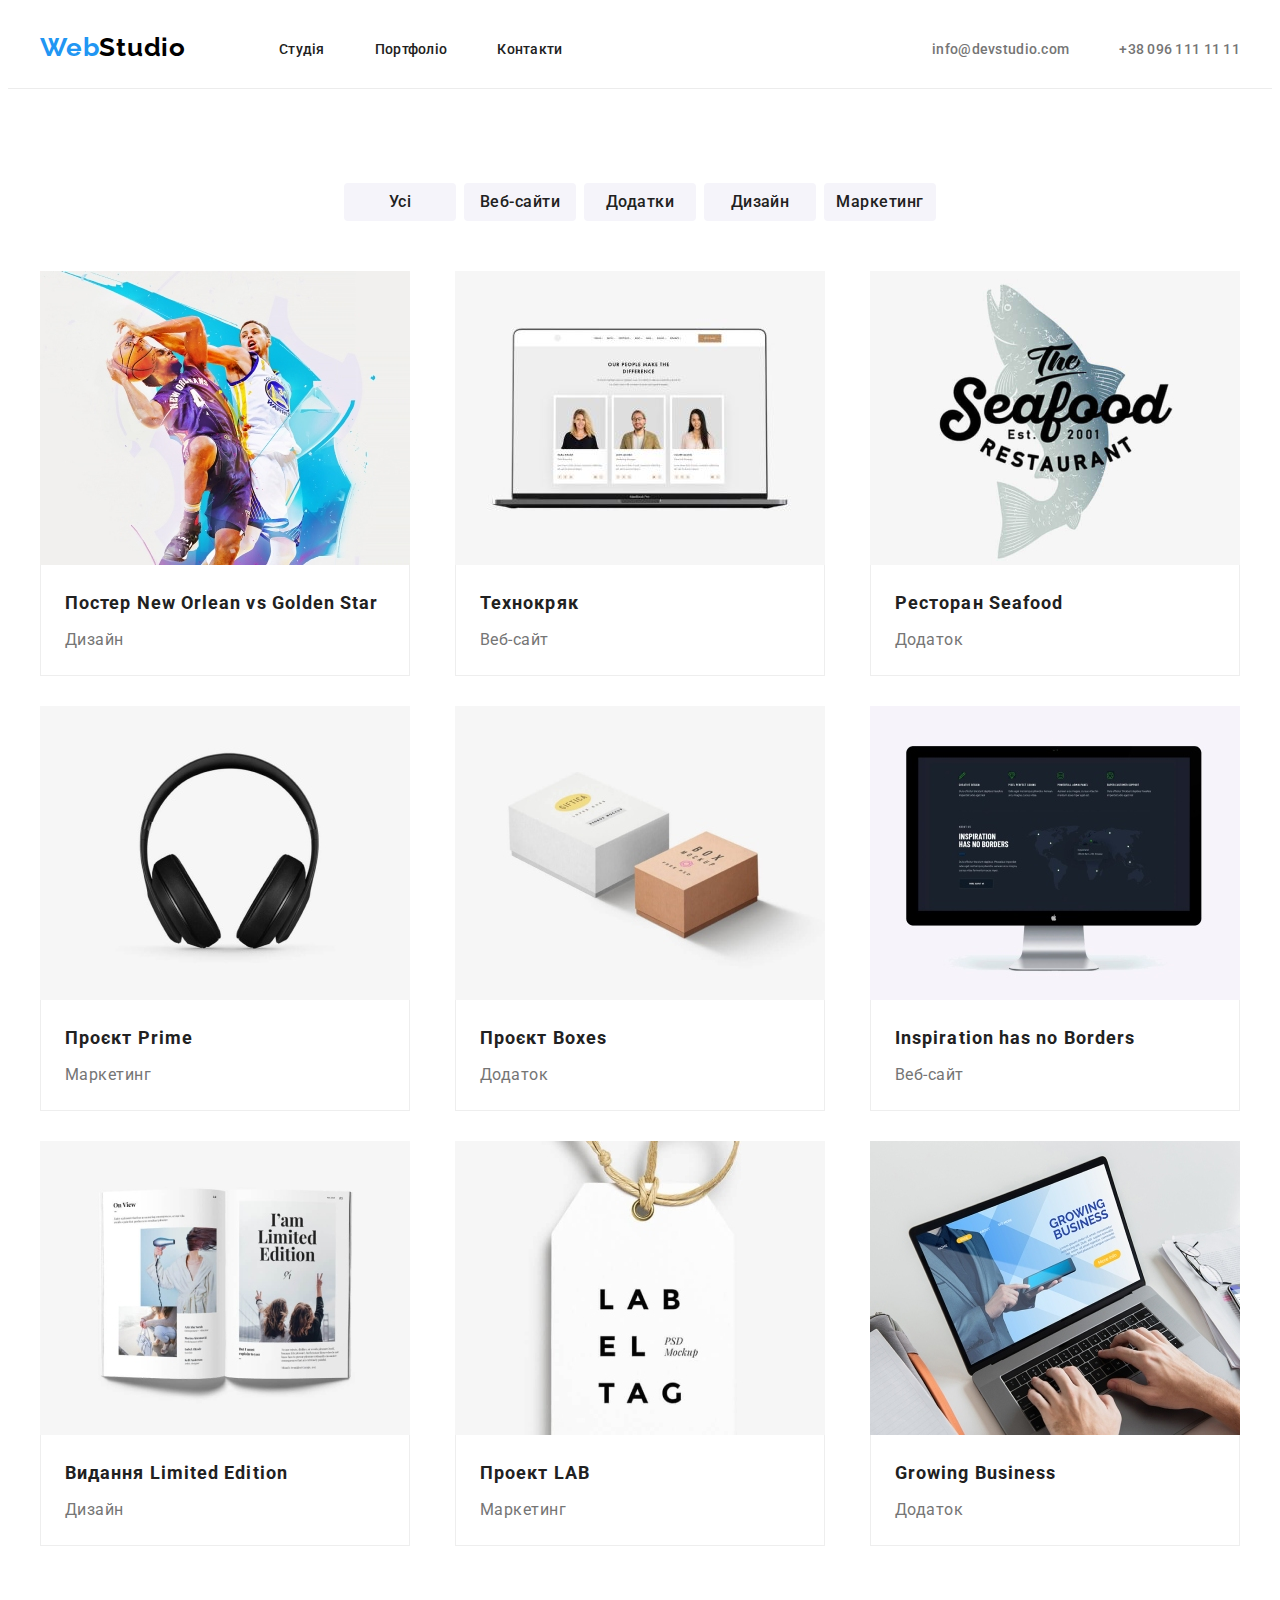
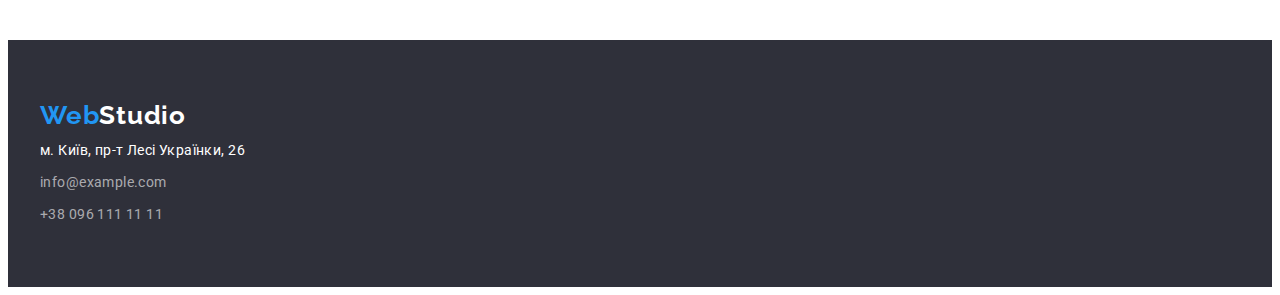
==== commit 27adad90: "dfghjk" ====
--- a/portfolio.html
+++ b/portfolio.html
@@ -28,10 +28,10 @@
         </div>
     </header>
     <main>
-        <section class="">
+        <section class="section">
             <div class="container">
             <h1 class="visually-hidden">filters</h1>
-             <div class="container btn">
+             <div class="btn">
             <ul class="ul filters">
                 <li class=""><button type="button" class="bt">Усі</button></li>
                 <li class=""><button type="button" class="bt">Веб-сайти</button></li>
@@ -39,10 +39,10 @@
                 <li class=""><button type="button" class="bt">Дизайн</button></li>
                 <li class=""><button type="button" class="bt">Маркетинг</button></li>
             </ul>
-   </div>
+            </div>
     
         <h2 class="visually-hidden">photo</h2>
-        <div class="container">
+        <div class="">
           <ul class="ul flex-container">
             <li class="flex-element"><img src="./images/imgposters.jpg" width="370" alt="Дизайн"><div class="flex-element-div"><h3 class="portfolio-semple">Постер New Orlean vs Golden Star</h3><p class="subtitle">Дизайн</p></div></li>
             <li class="flex-element"><img src="./images/img.jpg" width="370" alt="Технокряк"><div class="flex-element-div"><h3 class="portfolio-semple">Технокряк</h3><p class="subtitle">Веб-сайт</p></div></li>
--- a/css/styles.css
+++ b/css/styles.css
@@ -51,15 +51,14 @@
 
 
 .section-main {
-   
-    
     text-transform: uppercase;
     text-align: center;
-     
+    
     background: #2F303A;
     letter-spacing: 0.06em;
     padding-top: 200px;
     padding-bottom: 200px;
+  /*  background-image: linear-gradient(to right,rgba(47, 48, 58, 0.4),rgba(47, 48, 58, 0.4)), url(../images/18.jpg);*/
 }
 
 
@@ -71,11 +70,8 @@
     
   
     margin: auto;
-    
     letter-spacing: 0.06em;
-
     width: 695px;
-  
     color: #FFFFFF;
 }
 
@@ -132,7 +128,7 @@
     letter-spacing: 0.06em;
 
     font-family: inherit;
-    background: #2196F3;
+    background: var(--color-sky-);
     color: var(--color-milk-)
 }
 .button-logo:last-child{
@@ -147,14 +143,10 @@
 }
 
 .btn{
-    padding-top: 94px;
     padding-bottom: 50px;
    
 }
-.btn:last-child{
-    padding-top: 0px;
-    padding-bottom: 0px;
-}
+
 .bt {
     font-weight: 500;
     cursor: pointer;
@@ -173,7 +165,7 @@
     letter-spacing: 0.03em;
     border-radius: 4px;
     margin-left: 10px;
-    color: #212121;
+    color: var(--main-color);
 
 
 }
@@ -217,7 +209,7 @@
     line-height: 1.19;
     /* identical to box height */
     letter-spacing: 0.03em;
-    color: #2196F3;
+    color: var(--color-sky-);
     font-weight: 700;
     font-family: 'Raleway';
 
@@ -287,7 +279,7 @@
 .page-title-footer {
 
    
-    background-color: #2F303A;
+    background-color: var(--color-grey---);
     letter-spacing: 0.06em;
 
     font-weight: 700;
@@ -303,7 +295,7 @@
     padding-bottom: 20px;
 
     font-family: 'Raleway';
-    color: #FFFFFF;
+    color: var(--color-milk-);
     font-weight: 700;
     font-size: 26px;
     line-height: 1.19;
@@ -367,22 +359,25 @@
 }
 
 /*  */
-
+.flex-element{
+    flex-basis: 370px;
+
+}
 .flex-container{
     display: flex;
     flex-wrap: wrap;
-    justify-content: ;
+    justify-content: space-between;
     gap: 30px;
-    padding-bottom: 94px;
-      
-}
+     
+}
+
 .flex-element:hover,
 .flex-element:focus{
 box-shadow: 0px 1px 1px rgba(0, 0, 0, 0.12), 0px 4px 4px rgba(0, 0, 0, 0.06), 1px 4px 6px rgba(0, 0, 0, 0.16);
    
 }
 .flex-element-div{
-    background: #FFFFFF;
+    background: var(--color-milk-);
     border: 1px solid #EEEEEE;
     border-top: 0;
 }
@@ -412,7 +407,7 @@
     font-size: 36px;
     line-height: 1.16;
     letter-spacing: 0.03em;
-    color: #212121;
+    color: var(--main-color);
     padding-bottom: 50px;
 }
 .title-caption{
@@ -420,7 +415,7 @@
     font-size: 14px;
     line-height: 16px;
     letter-spacing: 0.03em;
-    color: #212121;
+    color: var(--main-color);
     padding-bottom: 10px;
 }
 
@@ -476,7 +471,7 @@
     line-height: 1.14;
     letter-spacing: 0.03em;
     text-transform: uppercase;
-    color: #212121;
+    color: var(--main-color);
 }
 
 .text{
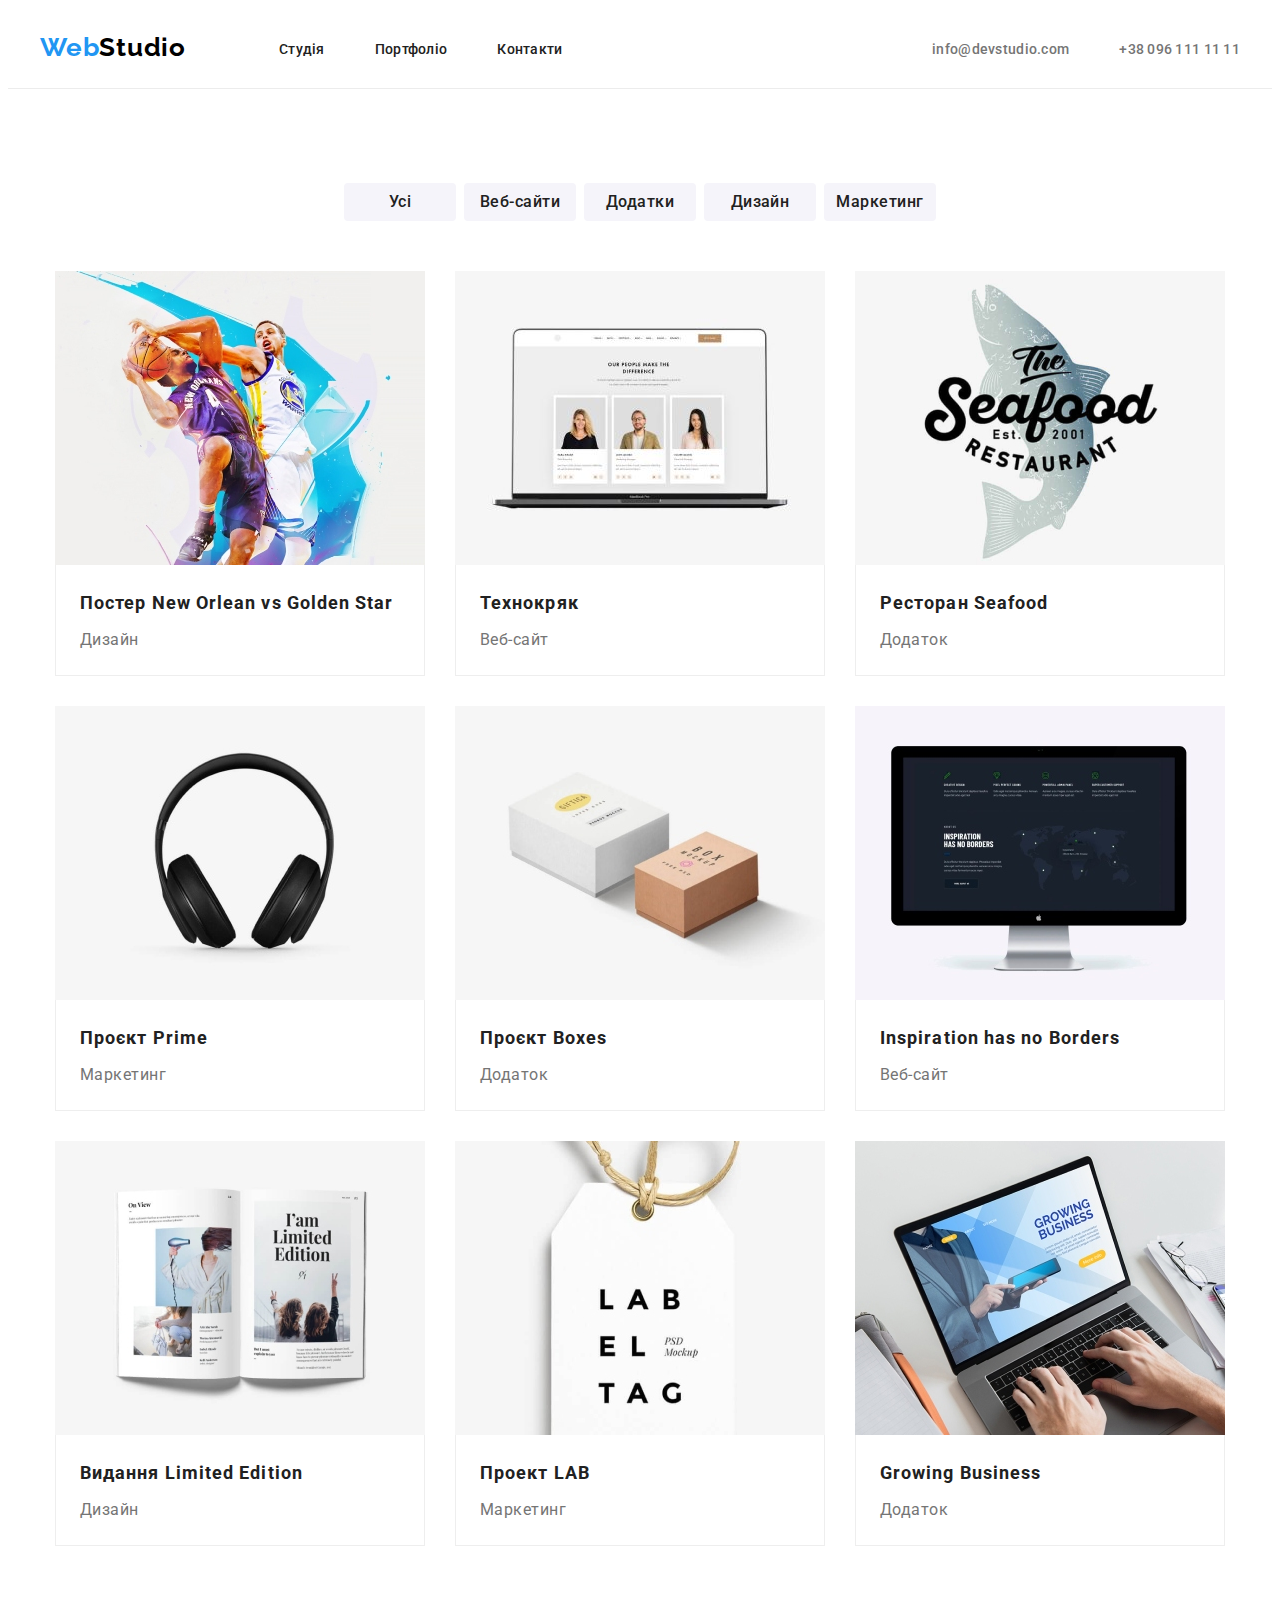
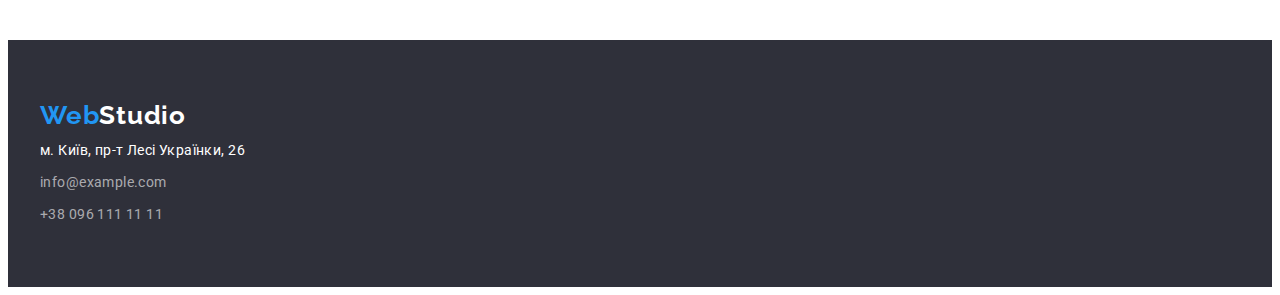
==== commit 88da7b12: "gyu" ====
--- a/portfolio.html
+++ b/portfolio.html
@@ -8,6 +8,9 @@
      <link rel="preconnect" href="https://fonts.googleapis.com">
 <link rel="preconnect" href="https://fonts.gstatic.com" crossorigin>
 <link href="https://fonts.googleapis.com/css2?family=Raleway:wght@700&family=Roboto:wght@400;500;700;900&display=swap" rel="stylesheet">
+<link rel="stylesheet" href="https://cdnjs.cloudflare.com/ajax/libs/modern-normalize/1.1.0/modern-normalize.min.css"
+        integrity="sha512-wpPYUAdjBVSE4KJnH1VR1HeZfpl1ub8YT/NKx4PuQ5NmX2tKuGu6U/JRp5y+Y8XG2tV+wKQpNHVUX03MfMFn9Q=="
+        crossorigin="anonymous" referrerpolicy="no-referrer" />
 <link href="./css/styles.css" rel="stylesheet">
 </head>
 <body>
@@ -42,8 +45,7 @@
             </div>
     
         <h2 class="visually-hidden">photo</h2>
-        <div class="">
-          <ul class="ul flex-container">
+          <ul class="flex-container ul">
             <li class="flex-element"><img src="./images/imgposters.jpg" width="370" alt="Дизайн"><div class="flex-element-div"><h3 class="portfolio-semple">Постер New Orlean vs Golden Star</h3><p class="subtitle">Дизайн</p></div></li>
             <li class="flex-element"><img src="./images/img.jpg" width="370" alt="Технокряк"><div class="flex-element-div"><h3 class="portfolio-semple">Технокряк</h3><p class="subtitle">Веб-сайт</p></div></li>
             <li class="flex-element"><img src="./images/img2.jpg" width="370" alt="Ресторан Seafood"><div class="flex-element-div"><h3 class="portfolio-semple">Ресторан Seafood</h3><p class="subtitle">Додаток</p></div></li>
@@ -54,7 +56,7 @@
             <li class="flex-element"><img src="./images/img7.jpg" width="370" alt="Проект LAB"><div class="flex-element-div"><h3 class="portfolio-semple">Проект LAB</h3><p class="subtitle">Маркетинг</p></div></li>
             <li class="flex-element"><img src="./images/img8.jpg" width="370" alt="Growing Business"><div class="flex-element-div"><h3 class="portfolio-semple">Growing Business</h3><p class="subtitle">Додаток</p></div></li>
           </ul>
-      </div>
+      
     
         </section>
         </main>
--- a/css/styles.css
+++ b/css/styles.css
@@ -54,6 +54,7 @@
     text-transform: uppercase;
     text-align: center;
     
+    background-image: url();
     background: #2F303A;
     letter-spacing: 0.06em;
     padding-top: 200px;
@@ -359,16 +360,21 @@
 }
 
 /*  */
-.flex-element{
+
+.flex-container {
+    display: flex;
+    flex-wrap: wrap;
+    justify-content: center;
+    flex-basis: calc((100%-60px)/3);
+    gap: 30px;
+}
+.flex-element:last-child{
+    margin-right: 0px;
+
+}
+
+.flex-element {
     flex-basis: 370px;
-
-}
-.flex-container{
-    display: flex;
-    flex-wrap: wrap;
-    justify-content: space-between;
-    gap: 30px;
-     
 }
 
 .flex-element:hover,
@@ -518,6 +524,7 @@
     padding-top: 20px;
     padding-bottom: 4px;
     padding-left: 24px;
+    padding-right: 24px;
     color: var(--main-color);
 }
 
@@ -528,6 +535,7 @@
     /* identical to box height, or 188% */
     padding-bottom: 20px;
     padding-left: 24px;
+    padding-right: 24px;
     letter-spacing: 0.03em;
     color: #757575;
 }
